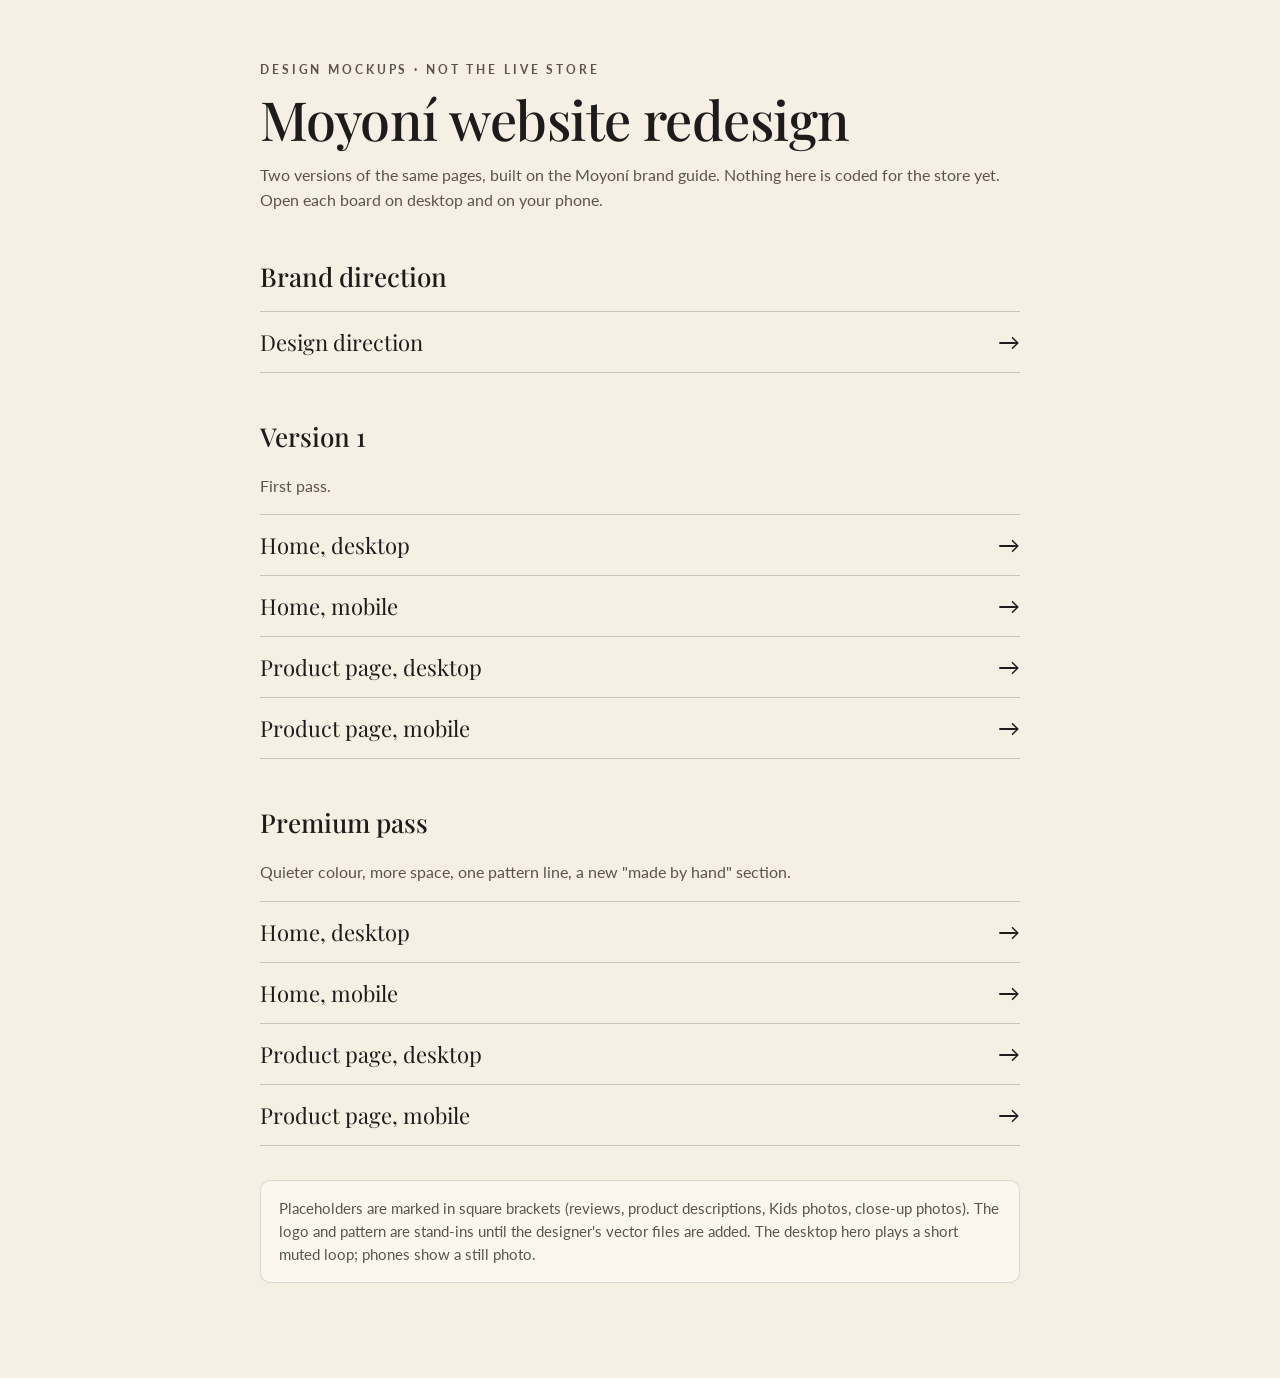
==== index.html @ afdd5264 "Moyoní website redesign: design direction and mockups (version 1 and premium pass) Static HTML mocku" ====
<!doctype html>
<html lang="en">
<head>
<meta charset="utf-8">
<meta name="viewport" content="width=device-width, initial-scale=1">
<meta name="robots" content="noindex, nofollow">
<title>Moyoní website redesign, design mockups</title>
<link rel="preconnect" href="https://fonts.googleapis.com">
<link rel="stylesheet" href="https://fonts.googleapis.com/css2?family=Lato:wght@300;400;700&family=Playfair+Display:ital,wght@0,500;0,600;1,500&display=swap">
<style>
body{margin:0;background:#F6EFE3;color:#1E1B1C;font-family:'Lato',system-ui,sans-serif;line-height:1.55}
.pf{font-family:'Playfair Display',Georgia,serif}
main{max-width:760px;margin:0 auto;padding:56px 22px 80px}
h1{font-size:clamp(34px,6vw,54px);font-weight:500;line-height:1.05;margin:10px 0 14px;letter-spacing:-.01em}
h2{font-size:26px;font-weight:500;margin:44px 0 6px}
.lbl{font-size:12px;letter-spacing:.24em;text-transform:uppercase;font-weight:700;color:#5B5350}
p{color:#5B5350}
ul{list-style:none;padding:0;margin:14px 0 0;border-top:1px solid rgba(30,27,28,.2)}
li a{display:flex;justify-content:space-between;align-items:center;min-height:60px;border-bottom:1px solid rgba(30,27,28,.2);color:#1E1B1C;text-decoration:none;font-size:22px}
li a:hover{color:#C4421F}
.note{background:#FBF7EE;border:1px solid rgba(30,27,28,.14);border-radius:10px;padding:16px 18px;font-size:15px;margin-top:34px}
</style>
</head>
<body>
<main>
  <span class="lbl">Design mockups · not the live store</span>
  <h1 class="pf">Moyoní website redesign</h1>
  <p>Two versions of the same pages, built on the Moyoní brand guide. Nothing here is coded for the store yet. Open each board on desktop and on your phone.</p>

  <h2 class="pf">Brand direction</h2>
  <ul>
<li><a href="direction.html"><span class="pf">Design direction</span><span aria-hidden="true">→</span></a></li>
  </ul>

  <h2 class="pf">Version 1</h2>
  <p>First pass.</p>
  <ul>
<li><a href="v1/home-desktop.html"><span class="pf">Home, desktop</span><span aria-hidden="true">→</span></a></li>
<li><a href="v1/home-mobile.html"><span class="pf">Home, mobile</span><span aria-hidden="true">→</span></a></li>
<li><a href="v1/product-desktop.html"><span class="pf">Product page, desktop</span><span aria-hidden="true">→</span></a></li>
<li><a href="v1/product-mobile.html"><span class="pf">Product page, mobile</span><span aria-hidden="true">→</span></a></li>
  </ul>

  <h2 class="pf">Premium pass</h2>
  <p>Quieter colour, more space, one pattern line, a new "made by hand" section.</p>
  <ul>
<li><a href="premium/home-desktop.html"><span class="pf">Home, desktop</span><span aria-hidden="true">→</span></a></li>
<li><a href="premium/home-mobile.html"><span class="pf">Home, mobile</span><span aria-hidden="true">→</span></a></li>
<li><a href="premium/product-desktop.html"><span class="pf">Product page, desktop</span><span aria-hidden="true">→</span></a></li>
<li><a href="premium/product-mobile.html"><span class="pf">Product page, mobile</span><span aria-hidden="true">→</span></a></li>
  </ul>

  <p class="note">Placeholders are marked in square brackets (reviews, product descriptions, Kids photos, close-up photos). The logo and pattern are stand-ins until the designer's vector files are added. The desktop hero plays a short muted loop; phones show a still photo.</p>
</main>
</body>
</html>
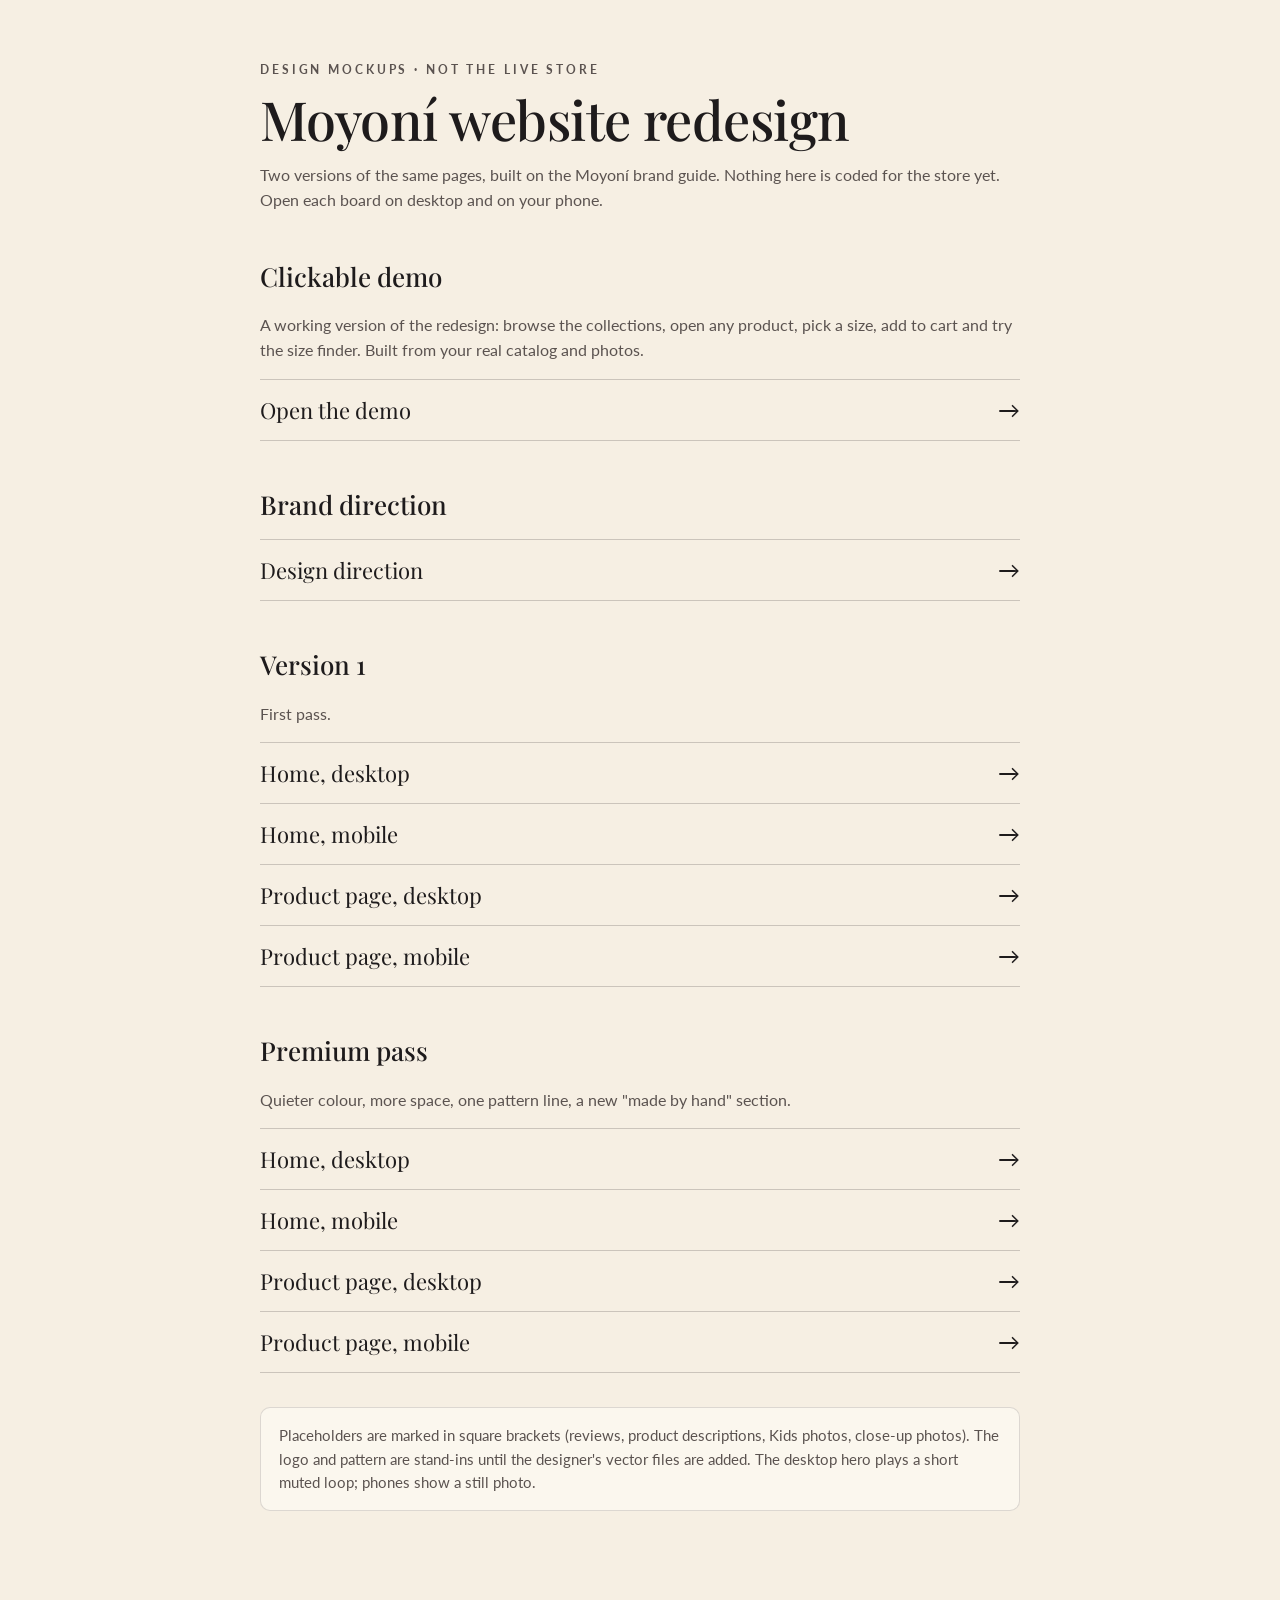
==== commit 2f3fccf7: "Add clickable demo: collections, product pages, cart, search and size finder Built from the real pro" ====
--- a/index.html
+++ b/index.html
@@ -27,6 +27,12 @@
   <h1 class="pf">Moyoní website redesign</h1>
   <p>Two versions of the same pages, built on the Moyoní brand guide. Nothing here is coded for the store yet. Open each board on desktop and on your phone.</p>
 
+  <h2 class="pf">Clickable demo</h2>
+  <p>A working version of the redesign: browse the collections, open any product, pick a size, add to cart and try the size finder. Built from your real catalog and photos.</p>
+  <ul>
+    <li><a href="demo/index.html"><span class="pf">Open the demo</span><span aria-hidden="true">→</span></a></li>
+  </ul>
+
   <h2 class="pf">Brand direction</h2>
   <ul>
 <li><a href="direction.html"><span class="pf">Design direction</span><span aria-hidden="true">→</span></a></li>
